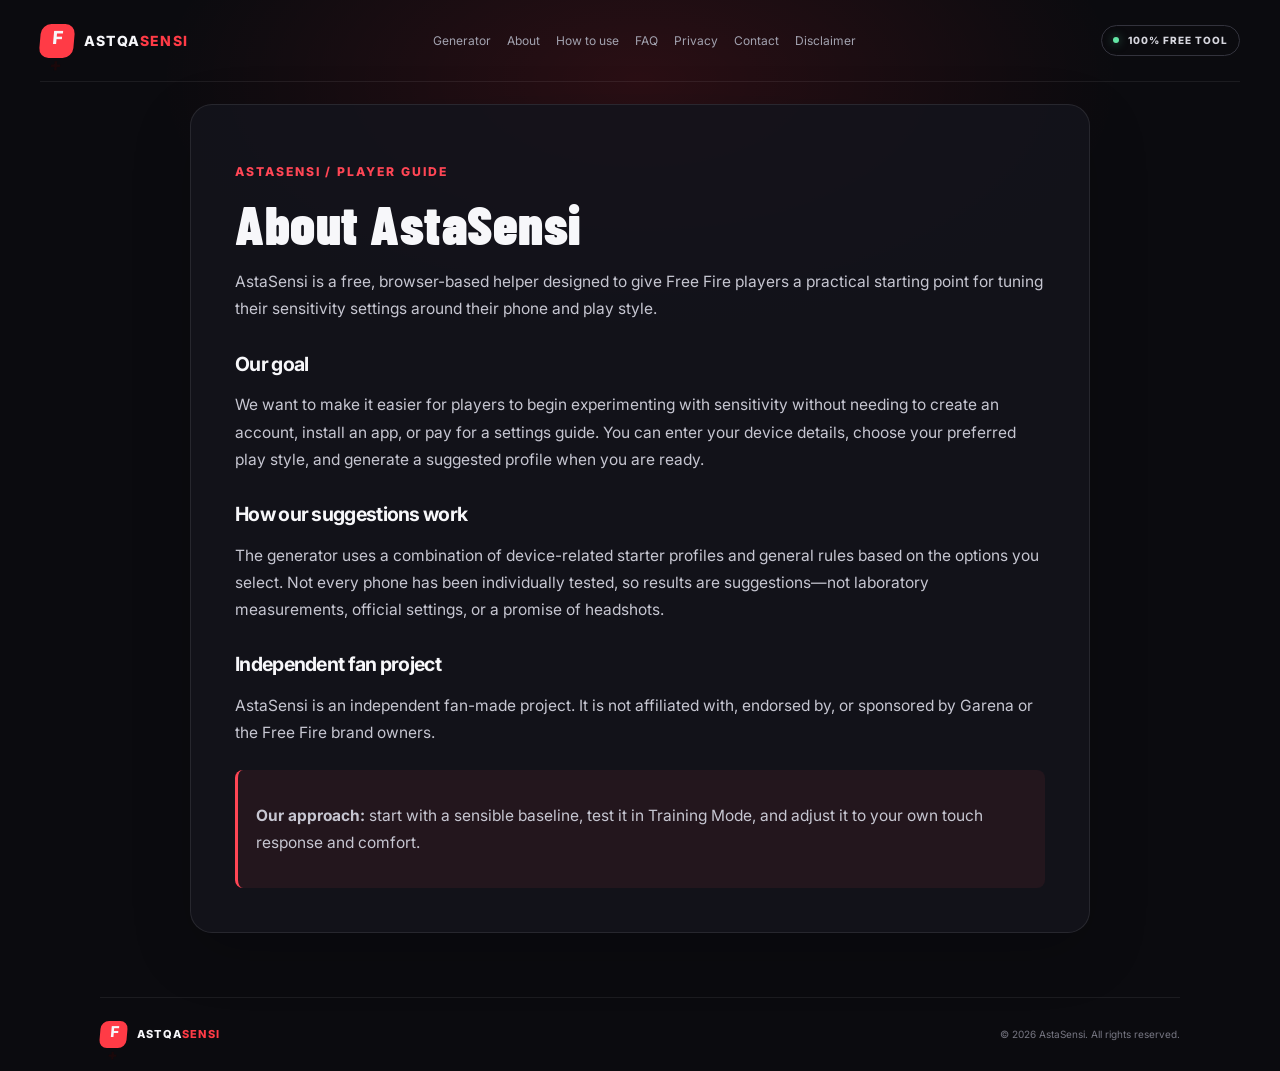
==== about.html @ 8623f294 "Add files via upload" ====
<!doctype html>
<html lang="en">
<head>
  <meta charset="utf-8">
  <meta name="viewport" content="width=device-width, initial-scale=1">
  <meta name="theme-color" content="#0b0b0f">
  <meta name="description" content="Learn about AstqaSensi and its free Free Fire sensitivity starter tool.">
  <title>About Us | AstaSensi</title>
  <link rel="stylesheet" href="style.css">
</head>
<body>
  <div class="background-glow" aria-hidden="true"></div>
  <header class="site-header">
    <a class="brand" href="index.html" aria-label="AstqaSensi home">
      <span class="brand-mark">F<span>+</span></span>
      <span>ASTQA<span class="brand-accent">SENSI</span></span>
    </a>
    <nav class="site-nav" id="site-navigation" aria-label="Main navigation">
      <a href="index.html">Generator</a>
      <a href="about.html">About</a>
      <a href="how-to-use.html">How to use</a>
      <a href="faq.html">FAQ</a>
      <a href="privacy-policy.html">Privacy</a>
      <a href="contact.html">Contact</a>
      <a href="disclaimer.html">Disclaimer</a>
    </nav>
    <span class="free-pill"><span class="status-dot"></span> 100% FREE TOOL</span>
    <button class="menu-toggle" type="button" aria-label="Open navigation menu" aria-controls="site-navigation" aria-expanded="false">
      <span></span><span></span><span></span>
    </button>
  </header>
  <main class="content-page">
    <p class="page-kicker">ASTASENSI / PLAYER GUIDE</p>
    <h1>About AstaSensi</h1>
<p>AstaSensi is a free, browser-based helper designed to give Free Fire players a practical starting point for tuning their sensitivity settings around their phone and play style.</p>
<h2>Our goal</h2>
<p>We want to make it easier for players to begin experimenting with sensitivity without needing to create an account, install an app, or pay for a settings guide. You can enter your device details, choose your preferred play style, and generate a suggested profile when you are ready.</p>
<h2>How our suggestions work</h2>
<p>The generator uses a combination of device-related starter profiles and general rules based on the options you select. Not every phone has been individually tested, so results are suggestions—not laboratory measurements, official settings, or a promise of headshots.</p>
<h2>Independent fan project</h2>
<p>AstaSensi is an independent fan-made project. It is not affiliated with, endorsed by, or sponsored by Garena or the Free Fire brand owners.</p>
<div class="info-callout"><p><strong>Our approach:</strong> start with a sensible baseline, test it in Training Mode, and adjust it to your own touch response and comfort.</p></div>
  </main>
  <footer>
    <a class="brand footer-brand" href="index.html"><span class="brand-mark">F<span>+</span></span><span>ASTQA<span class="brand-accent">SENSI</span></span></a>
    <span>© <span id="copyright-year">2026</span> AstaSensi. All rights reserved.</span>
    
  </footer>
  <script>document.getElementById("copyright-year").textContent = new Date().getFullYear();</script>

  <script>
    (() => {
      const toggle = document.querySelector(".menu-toggle");
      const nav = document.getElementById("site-navigation");
      if (!toggle || !nav) return;
      toggle.addEventListener("click", () => {
        const isOpen = toggle.getAttribute("aria-expanded") === "true";
        toggle.setAttribute("aria-expanded", String(!isOpen));
        toggle.setAttribute("aria-label", isOpen ? "Open navigation menu" : "Close navigation menu");
        nav.classList.toggle("is-open", !isOpen);
      });
      nav.querySelectorAll("a").forEach((link) => {
        link.addEventListener("click", () => {
          toggle.setAttribute("aria-expanded", "false");
          toggle.setAttribute("aria-label", "Open navigation menu");
          nav.classList.remove("is-open");
        });
      });
      document.addEventListener("keydown", (event) => {
        if (event.key === "Escape") {
          toggle.setAttribute("aria-expanded", "false");
          toggle.setAttribute("aria-label", "Open navigation menu");
          nav.classList.remove("is-open");
        }
      });
    })();
  </script>

</body>
</html>
---- style.css ----
@import url('https://fonts.googleapis.com/css2?family=Barlow+Condensed:wght@600;700;800;900&family=Inter:wght@400;500;600;700;800&display=swap');

:root {
  color-scheme: dark;
  --bg: #0b0b0f;
  --panel: #121218;
  --panel-2: #19191f;
  --line: #2b2b34;
  --text: #f7f7fa;
  --muted: #a2a2af;
  --red: #ff3b46;
  --red-dark: #d91f2b;
  --green: #63e6a5;
  --radius: 20px;
}
* { box-sizing: border-box; }
html { scroll-behavior: smooth; }
body {
  margin: 0; min-height: 100vh; background: var(--bg); color: var(--text);
  font-family: Inter, system-ui, -apple-system, BlinkMacSystemFont, "Segoe UI", sans-serif;
  line-height: 1.5; overflow-x: hidden;
}
.background-glow {
  position: absolute; z-index: -1; top: -180px; left: 50%; transform: translateX(-50%);
  width: min(1000px, 100vw); height: 520px; pointer-events: none;
  background: radial-gradient(ellipse at center, rgba(255, 40, 55, .13), transparent 68%);
}
.site-header, main, footer { width: min(1080px, calc(100% - 40px)); margin-inline: auto; }
.site-header { height: 82px; display: flex; align-items: center; justify-content: space-between; border-bottom: 1px solid rgba(255,255,255,.07); }
.brand { display: inline-flex; align-items: center; gap: 10px; color: var(--text); text-decoration: none; font-size: 14px; font-weight: 800; letter-spacing: 1.2px; }
.brand-mark { display: grid; place-items: center; width: 34px; height: 34px; border-radius: 10px; background: var(--red); font-size: 18px; letter-spacing: -2px; transform: skew(-5deg); }
.brand-mark span { color: #1a080a; }
.brand-accent { color: var(--red); }
.free-pill { border: 1px solid #33333d; border-radius: 999px; padding: 7px 11px; color: #d6d6de; font-size: 10px; font-weight: 800; letter-spacing: 1px; }
.status-dot { display: inline-block; width: 6px; height: 6px; margin: 0 6px 1px 0; border-radius: 50%; background: var(--green); box-shadow: 0 0 10px rgba(99,230,165,.5); }
.hero { padding: 72px 0 40px; text-align: center; }
.eyebrow, .section-kicker { margin: 0; color: var(--red); font-size: 11px; font-weight: 800; letter-spacing: 2px; }
.eyebrow { display: flex; justify-content: center; align-items: center; gap: 10px; }
.eyebrow-line { width: 22px; height: 2px; background: var(--red); }
h1 { margin: 17px 0 12px; font: 900 clamp(52px, 9vw, 90px)/.91 "Barlow Condensed", Impact, sans-serif; letter-spacing: .5px; }
h1 span { color: var(--red); }
.hero-copy { max-width: 550px; margin: 20px auto 0; color: var(--muted); font-size: 15px; }
.hero-tags { display: flex; justify-content: center; gap: 20px; flex-wrap: wrap; margin-top: 25px; color: #d0d0d8; font-size: 12px; font-weight: 600; }
.tag-check { color: var(--green); margin-right: 5px; }
.generator-card, .results-card { max-width: 820px; margin: 0 auto; padding: clamp(22px, 4vw, 36px); background: linear-gradient(145deg, rgba(23,23,31,.98), rgba(15,15,21,.98)); border: 1px solid #30303a; border-radius: var(--radius); box-shadow: 0 25px 80px rgba(0,0,0,.22); }
.card-heading, .results-top { display: flex; justify-content: space-between; align-items: flex-start; gap: 16px; margin-bottom: 27px; }
.section-kicker { font-size: 10px; letter-spacing: 1.6px; }
.section-kicker span { color: #696976; margin-left: 7px; }
h2 { margin: 7px 0 3px; font-size: clamp(22px, 4vw, 28px); line-height: 1.2; letter-spacing: -.7px; }
.muted { margin: 6px 0 0; color: var(--muted); font-size: 13px; }
.target-icon { display: grid; place-items: center; width: 45px; height: 45px; border: 1px solid rgba(255,59,70,.35); border-radius: 13px; color: var(--red); font-size: 30px; }
.form-grid { display: grid; grid-template-columns: 1fr 1fr; gap: 21px 18px; }
.field { min-width: 0; display: flex; flex-direction: column; gap: 8px; }
.field-wide { grid-column: 1 / -1; }
.field > label { color: #e8e8ee; font-size: 12px; font-weight: 700; }
select, input:not([type="radio"]) { width: 100%; min-height: 47px; padding: 0 13px; border: 1px solid #353540; border-radius: 10px; outline: none; color: var(--text); background: #0e0e14; font: inherit; font-size: 13px; }
select:focus, input:focus { border-color: var(--red); box-shadow: 0 0 0 3px rgba(255,59,70,.11); }
select { cursor: pointer; }
.field small { color: #777784; font-size: 10px; margin-top: -3px; }
.choice-row { display: grid; grid-template-columns: repeat(3, 1fr); gap: 10px; }
.choice { position: relative; display: flex; align-items: flex-start; gap: 9px; padding: 13px 11px; border: 1px solid #34343e; border-radius: 11px; background: #101016; cursor: pointer; }
.choice:has(input:checked) { border-color: rgba(255,59,70,.8); background: rgba(255,59,70,.07); }
.choice input { accent-color: var(--red); margin: 3px 0 0; flex: 0 0 auto; }
.choice span { display: flex; flex-direction: column; gap: 3px; }
.choice strong { font-size: 11px; }
.choice small { font-size: 10px; color: #8e8e9b; line-height: 1.4; }
.privacy-note { margin: 20px 0; color: #92929e; font-size: 11px; }
.privacy-note span { color: var(--green); margin-right: 5px; font-weight: 800; }
.generate-button { width: 100%; min-height: 54px; display: flex; align-items: center; justify-content: center; gap: 15px; padding: 14px 18px; border: 0; border-radius: 11px; background: var(--red); color: white; font: 800 12px Inter, sans-serif; letter-spacing: 1.15px; cursor: pointer; transition: background .2s, transform .2s, box-shadow .2s; box-shadow: 0 8px 24px rgba(255,59,70,.12); }
.generate-button:hover { background: #ff515b; box-shadow: 0 10px 30px rgba(255,59,70,.22); transform: translateY(-1px); }
.generate-button:active { transform: translateY(0); }
.button-arrow { font-size: 18px; line-height: 1; }
.form-error { color: #ff8c93; font-size: 12px; margin: 12px 0 0; }
.results-card { margin-top: 24px; animation: appear .35s ease-out; }
.results-card[hidden] { display: none; }
.result-badge { border: 1px solid rgba(99,230,165,.3); background: rgba(99,230,165,.08); color: var(--green); border-radius: 999px; padding: 7px 10px; font-size: 9px; letter-spacing: 1px; font-weight: 800; white-space: nowrap; }
.results-note { display: flex; gap: 10px; padding: 12px 13px; border: 1px solid #39303a; border-radius: 10px; background: rgba(255,59,70,.045); margin-bottom: 19px; }
.note-icon { display: grid; place-items: center; flex: 0 0 19px; height: 19px; border-radius: 50%; background: #39303a; color: #ff969c; font: 700 12px Georgia, serif; }
.results-note p { margin: 0; color: #b9b9c4; font-size: 11px; }
.sensitivity-grid { display: grid; grid-template-columns: repeat(3, 1fr); gap: 12px; }
.sensi-item { border: 1px solid #30303a; border-radius: 12px; padding: 16px; background: #101016; }
.sensi-item-top { display: flex; align-items: center; justify-content: space-between; gap: 8px; }
.sensi-label { color: #c4c4ce; font-size: 11px; font-weight: 700; }
.sensi-value { display: block; margin: 8px 0 10px; font: 800 36px/1 "Barlow Condensed", Impact, sans-serif; letter-spacing: .3px; }
.sensi-track { height: 4px; overflow: hidden; background: #30303a; border-radius: 5px; }
.sensi-fill { height: 100%; background: linear-gradient(90deg, var(--red-dark), var(--red)); border-radius: 5px; }
.sensi-range { display: flex; justify-content: space-between; margin-top: 6px; color: #6f6f7c; font-size: 9px; }
.result-actions { display: grid; grid-template-columns: 1fr 1fr; gap: 11px; margin-top: 17px; }
.secondary-button { min-height: 48px; border: 1px solid #41414c; border-radius: 10px; background: #1a1a22; color: #f1f1f5; font: 700 12px Inter, sans-serif; cursor: pointer; }
.secondary-button:hover { background: #24242e; }
.compact-button { min-height: 48px; }
.tips-panel { margin-top: 22px; padding-top: 19px; border-top: 1px solid #30303a; }
.tips-panel h3 { margin: 0 0 10px; font-size: 14px; }
.tips-panel ul { margin: 0; padding-left: 18px; color: #a8a8b4; font-size: 12px; }
.tips-panel li + li { margin-top: 6px; }
.copy-status { min-height: 18px; margin: 9px 0 0; color: var(--green); font-size: 11px; }
.how-section { max-width: 820px; margin: 55px auto 0; }
.how-section > .section-kicker { margin-bottom: 17px; }
.how-grid { display: grid; grid-template-columns: repeat(3, 1fr); gap: 13px; }
.how-grid article { padding: 19px; border: 1px solid #272730; border-radius: 13px; background: rgba(18,18,24,.65); }
.step-number { color: var(--red); font: 800 24px "Barlow Condensed", Impact, sans-serif; }
.how-grid h3 { margin: 8px 0 5px; font-size: 13px; }
.how-grid p { margin: 0; color: var(--muted); font-size: 11px; }
.disclaimer { max-width: 820px; margin: 27px auto 0; padding: 16px 18px; border-left: 2px solid #484852; background: rgba(255,255,255,.025); }
.disclaimer strong { font-size: 11px; }
.disclaimer p { margin: 5px 0 0; color: #858592; font-size: 10px; line-height: 1.7; }
footer { display: flex; align-items: center; justify-content: space-between; gap: 15px; margin-top: 55px; padding: 23px 0; border-top: 1px solid rgba(255,255,255,.07); color: #777783; font-size: 10px; }
.footer-brand { font-size: 11px; }
.footer-brand .brand-mark { width: 27px; height: 27px; font-size: 15px; border-radius: 8px; }
@keyframes appear { from { opacity: 0; transform: translateY(8px); } to { opacity: 1; transform: translateY(0); } }
@media (max-width: 620px) {
  .site-header, main, footer { width: min(100% - 28px, 1080px); }
  .site-header { height: 68px; }
  .free-pill { font-size: 8px; padding: 6px 8px; }
  .hero { padding: 53px 0 29px; }
  .hero-copy { font-size: 13px; max-width: 360px; }
  .hero-tags { gap: 10px 14px; font-size: 10px; }
  .form-grid { grid-template-columns: 1fr; gap: 17px; }
  .field-wide { grid-column: auto; }
  .choice-row { grid-template-columns: 1fr; }
  .choice { align-items: center; padding: 11px; }
  .choice span { flex-direction: row; align-items: baseline; flex-wrap: wrap; gap: 4px 9px; }
  .sensitivity-grid { grid-template-columns: repeat(2, 1fr); gap: 9px; }
  .sensi-item { padding: 13px; }
  .sensi-value { font-size: 32px; }
  .results-top { flex-direction: column; }
  .result-badge { align-self: flex-start; }
  .how-grid { grid-template-columns: 1fr; }
  .how-grid article { padding: 15px; }
  .how-grid h3 { margin-top: 4px; }
  .result-actions { grid-template-columns: 1fr; }
}
@media (prefers-reduced-motion: reduce) {
  *, *::before, *::after { scroll-behavior: auto !important; animation-duration: .01ms !important; transition-duration: .01ms !important; }
}


/* AstqaSensi information pages and navigation */
.site-nav {
  width: min(1120px, calc(100% - 40px));
  margin: 0 auto;
  display: flex;
  flex-wrap: wrap;
  justify-content: center;
  gap: 8px 22px;
  padding: 0 0 20px;
}
.site-nav a, .footer-links a {
  color: var(--muted, #a5a5b2);
  text-decoration: none;
  font-size: .88rem;
  transition: color .2s ease;
}
.site-nav a:hover, .footer-links a:hover { color: var(--accent, #ff4655); }
.content-page {
  width: min(900px, calc(100% - 40px));
  margin: 22px auto 64px;
  padding: clamp(22px, 5vw, 44px);
  border: 1px solid rgba(255,255,255,.09);
  border-radius: 22px;
  background: rgba(20,20,28,.88);
  box-shadow: 0 20px 60px rgba(0,0,0,.18);
}
.content-page .page-kicker {
  color: var(--accent, #ff4655);
  font-size: .76rem;
  font-weight: 800;
  letter-spacing: .16em;
  text-transform: uppercase;
}
.content-page h1 {
  margin: 10px 0 16px;
  font-size: clamp(2rem, 5vw, 3.4rem);
  line-height: 1.06;
}
.content-page h2 {
  margin: 30px 0 10px;
  font-size: 1.22rem;
}
.content-page h3 { margin: 20px 0 8px; font-size: 1rem; }
.content-page p, .content-page li {
  color: #c6c6d1;
  line-height: 1.75;
  font-size: .97rem;
}
.content-page ul, .content-page ol { padding-left: 22px; }
.content-page a { color: #ff6570; overflow-wrap: anywhere; }
.content-page .updated-note { color: #9292a1; font-size: .84rem; }
.info-callout {
  margin-top: 24px;
  padding: 16px 18px;
  border-left: 3px solid var(--accent, #ff4655);
  border-radius: 8px;
  background: rgba(255,70,85,.07);
}
.faq-item {
  padding: 16px 0;
  border-bottom: 1px solid rgba(255,255,255,.09);
}
.faq-item h2 { margin: 0 0 8px; font-size: 1.06rem; }
.faq-item p { margin: 0; }
.contact-card {
  display: inline-flex;
  flex-wrap: wrap;
  align-items: center;
  gap: 10px;
  padding: 14px 18px;
  margin: 8px 0;
  border: 1px solid rgba(255,255,255,.12);
  border-radius: 12px;
  background: rgba(255,255,255,.035);
}
.footer-links {
  display: flex;
  flex-wrap: wrap;
  justify-content: center;
  gap: 8px 16px;
  width: 100%;
  margin-top: 12px;
}
footer { flex-wrap: wrap; }
@media (max-width: 600px) {
  .site-nav { width: calc(100% - 28px); gap: 10px 14px; }
  .site-nav a { font-size: .8rem; }
  .content-page { width: calc(100% - 28px); margin-top: 12px; }
  .footer-links { gap: 10px 14px; }
}


/* Responsive top navigation: inline on desktop, hamburger dropdown on mobile */
.site-header {
  width: min(1200px, calc(100% - 40px));
  margin: 0 auto;
  padding: 22px 0;
  display: flex;
  align-items: center;
  justify-content: space-between;
  gap: 20px;
  position: relative;
  z-index: 20;
}
.site-header .brand { flex-shrink: 0; }
.site-header .free-pill { flex-shrink: 0; }
.site-header .site-nav {
  width: auto;
  margin: 0;
  padding: 0;
  display: flex;
  align-items: center;
  justify-content: center;
  flex-wrap: nowrap;
  gap: clamp(8px, 1.25vw, 18px);
}
.site-header .site-nav a {
  white-space: nowrap;
  font-size: clamp(.75rem, .9vw, .88rem);
}
.menu-toggle {
  display: none;
  width: 44px;
  height: 42px;
  flex: 0 0 auto;
  padding: 10px;
  border: 1px solid rgba(255,255,255,.14);
  border-radius: 12px;
  background: rgba(255,255,255,.045);
  cursor: pointer;
  align-items: center;
  justify-content: center;
  flex-direction: column;
  gap: 5px;
  transition: background .2s ease, border-color .2s ease;
}
.menu-toggle:hover {
  background: rgba(255,70,85,.1);
  border-color: rgba(255,70,85,.4);
}
.menu-toggle span {
  display: block;
  width: 19px;
  height: 2px;
  border-radius: 2px;
  background: #f3f3f7;
  transition: transform .2s ease, opacity .2s ease;
}
.menu-toggle[aria-expanded="true"] span:first-child { transform: translateY(7px) rotate(45deg); }
.menu-toggle[aria-expanded="true"] span:nth-child(2) { opacity: 0; }
.menu-toggle[aria-expanded="true"] span:last-child { transform: translateY(-7px) rotate(-45deg); }

@media (max-width: 1000px) {
  .site-header {
    width: calc(100% - 32px);
    gap: 12px;
  }
  .site-header .free-pill { margin-left: auto; }
  .menu-toggle { display: flex; }
  .site-header .site-nav {
    display: none;
    position: absolute;
    top: calc(100% - 5px);
    right: 0;
    width: min(280px, calc(100vw - 32px));
    padding: 10px;
    flex-direction: column;
    align-items: stretch;
    gap: 3px;
    border: 1px solid rgba(255,255,255,.12);
    border-radius: 16px;
    background: #15151d;
    box-shadow: 0 18px 45px rgba(0,0,0,.42);
  }
  .site-header .site-nav.is-open { display: flex; }
  .site-header .site-nav a {
    display: block;
    padding: 12px 13px;
    border-radius: 9px;
    font-size: .92rem;
  }
  .site-header .site-nav a:hover { background: rgba(255,70,85,.09); }
}
@media (max-width: 520px) {
  .site-header { padding: 17px 0; }
  .site-header .free-pill {
    font-size: .62rem;
    padding: 7px 8px;
  }
  .site-header .brand { font-size: .9rem; }
  .site-header .brand-mark { width: 34px; height: 34px; }
}
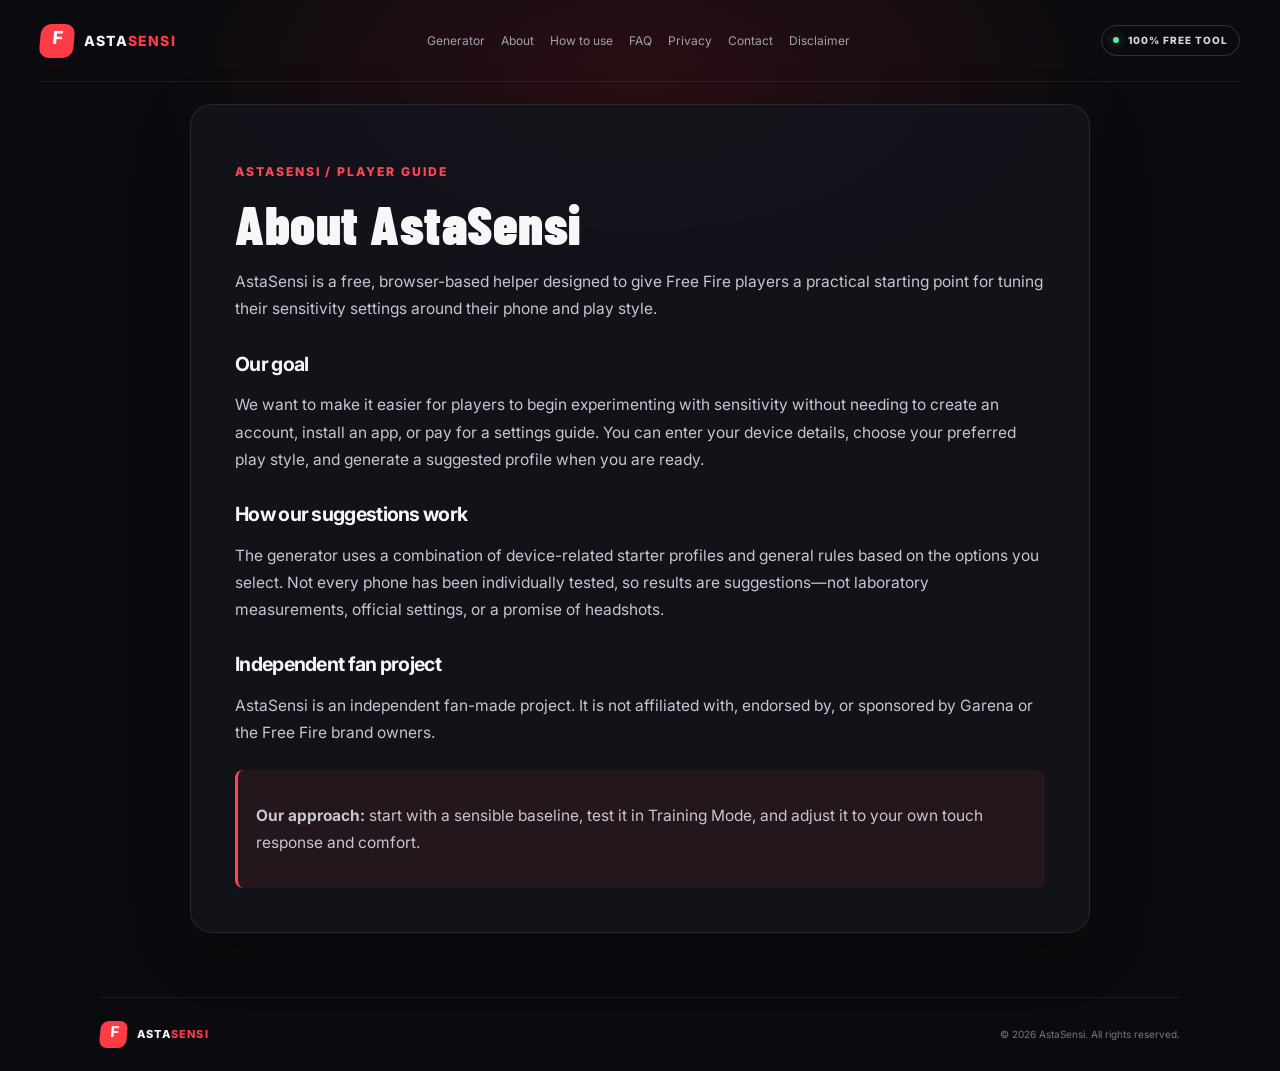
==== commit b4244600: "change misspelt words" ====
--- a/about.html
+++ b/about.html
@@ -13,7 +13,7 @@
   <header class="site-header">
     <a class="brand" href="index.html" aria-label="AstqaSensi home">
       <span class="brand-mark">F<span>+</span></span>
-      <span>ASTQA<span class="brand-accent">SENSI</span></span>
+      <span>ASTA<span class="brand-accent">SENSI</span></span>
     </a>
     <nav class="site-nav" id="site-navigation" aria-label="Main navigation">
       <a href="index.html">Generator</a>
@@ -42,7 +42,7 @@
 <div class="info-callout"><p><strong>Our approach:</strong> start with a sensible baseline, test it in Training Mode, and adjust it to your own touch response and comfort.</p></div>
   </main>
   <footer>
-    <a class="brand footer-brand" href="index.html"><span class="brand-mark">F<span>+</span></span><span>ASTQA<span class="brand-accent">SENSI</span></span></a>
+    <a class="brand footer-brand" href="index.html"><span class="brand-mark">F<span>+</span></span><span>ASTA<span class="brand-accent">SENSI</span></span></a>
     <span>© <span id="copyright-year">2026</span> AstaSensi. All rights reserved.</span>
     
   </footer>
